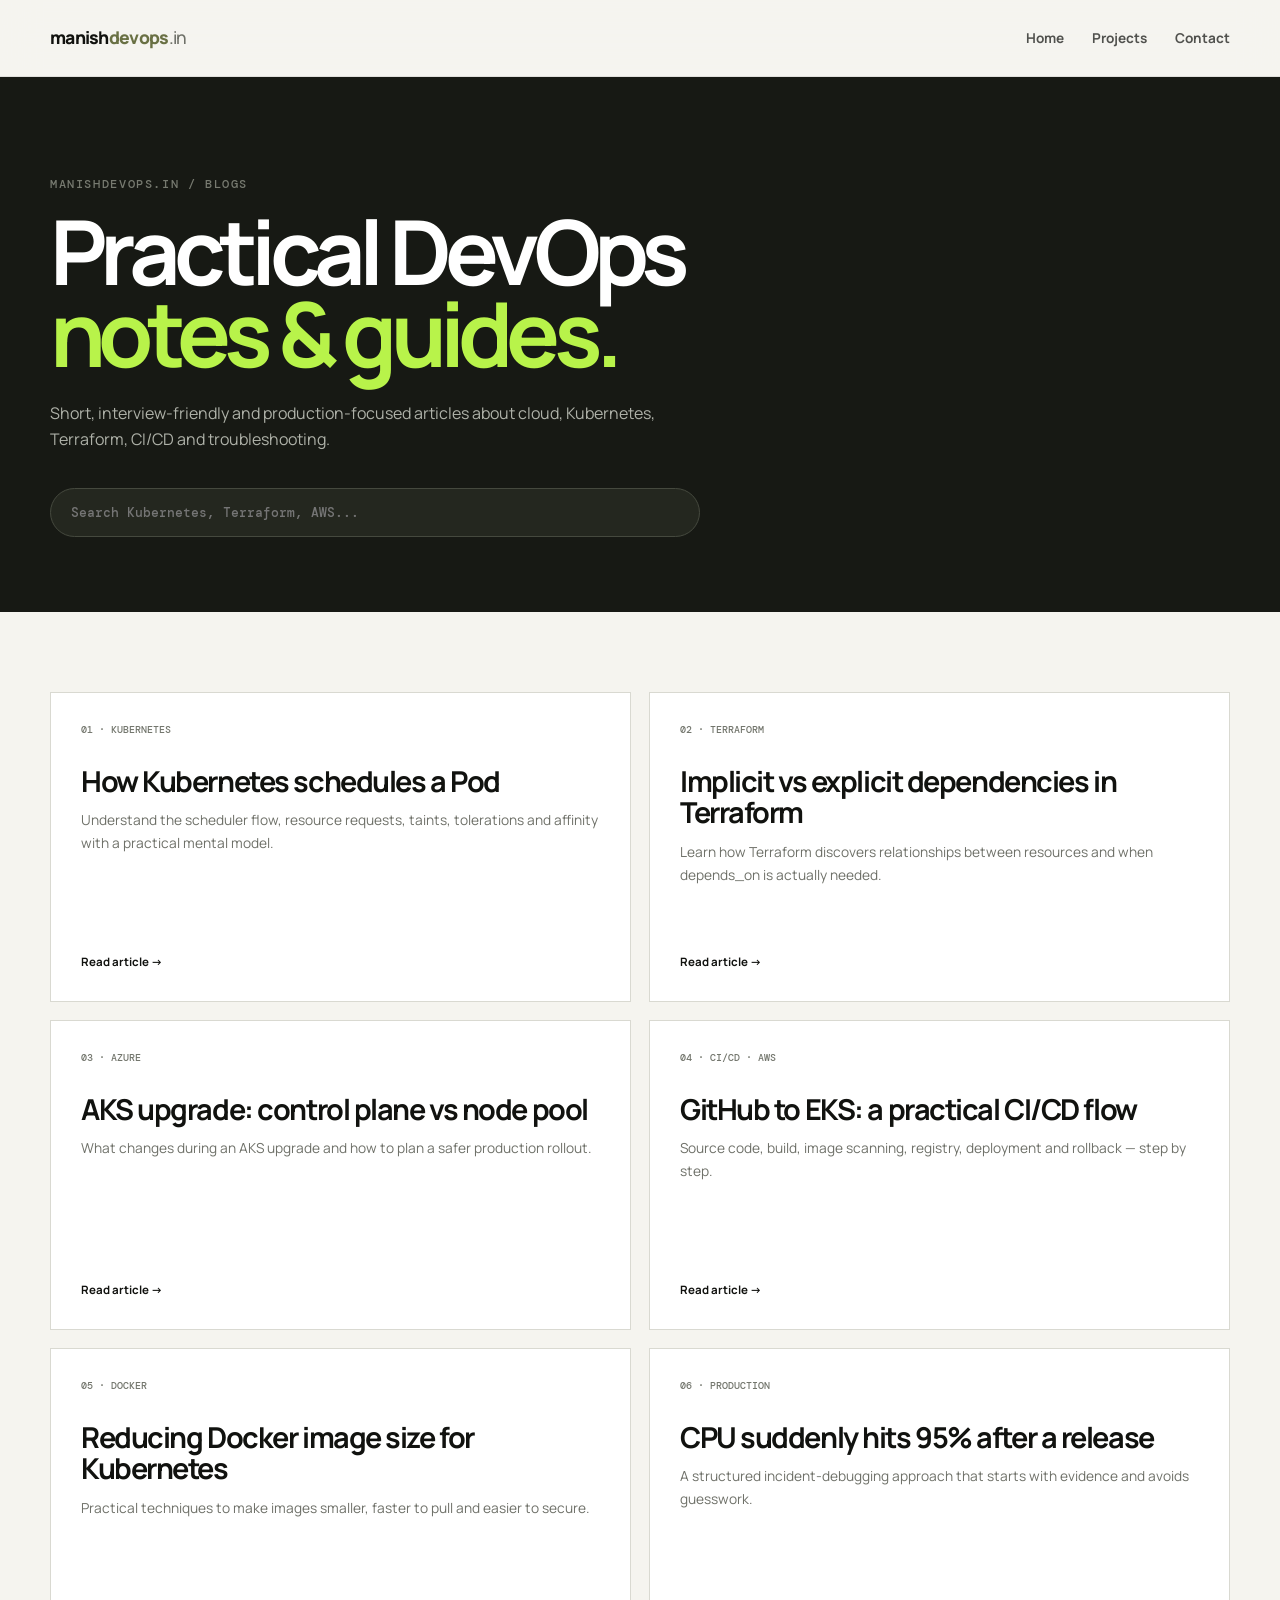
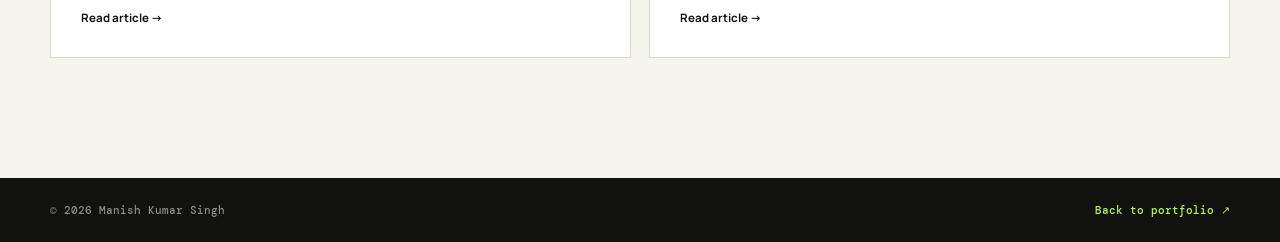
==== blogs/index.html @ c8867e0f "blogs changes" ====
<!DOCTYPE html>
<html lang="en">
<head>
  <meta charset="UTF-8">
  <meta name="viewport" content="width=device-width, initial-scale=1.0">
  <meta name="description" content="Manish Kumar Singh's DevOps blog — practical notes on Kubernetes, Terraform, Azure, AWS, CI/CD and production troubleshooting.">
  <title>Blogs | ManishDevOps</title>
  <link rel="icon" href="../assets/favicon.svg" type="image/svg+xml">
  <link rel="stylesheet" href="../styles.css">
  <link rel="stylesheet" href="blog.css">
</head>
<body>
<header class="site-header">
  <div class="container nav-wrap">
    <a class="brand" href="../">manish<span>devops</span><b>.in</b></a>
    <nav class="nav-links" style="display:flex"><a href="../">Home</a><a href="../#projects">Projects</a><a href="../#contact">Contact</a></nav>
  </div>
</header>
<main>
<section class="blog-hero"><div class="container">
  <p class="kicker">MANISHDEVOPS.IN / BLOGS</p>
  <h1>Practical DevOps<br><em>notes & guides.</em></h1>
  <p>Short, interview-friendly and production-focused articles about cloud, Kubernetes, Terraform, CI/CD and troubleshooting.</p>
  <div class="blog-filter">
    <input id="search" type="search" placeholder="Search Kubernetes, Terraform, AWS..." aria-label="Search blogs">
  </div>
</div></section>
<section class="blog-index"><div class="container">
  <div class="all-posts">
    <a class="post-card" data-search="kubernetes pod scheduling scheduler requests limits taints tolerations affinity" href="kubernetes-pod-scheduling/"><span>01 · KUBERNETES</span><h2>How Kubernetes schedules a Pod</h2><p>Understand the scheduler flow, resource requests, taints, tolerations and affinity with a practical mental model.</p><b>Read article →</b></a>
    <a class="post-card" data-search="terraform dependency implicit explicit depends_on graph" href="terraform-dependencies/"><span>02 · TERRAFORM</span><h2>Implicit vs explicit dependencies in Terraform</h2><p>Learn how Terraform discovers relationships between resources and when depends_on is actually needed.</p><b>Read article →</b></a>
    <a class="post-card" data-search="aks upgrade azure kubernetes node pool control plane pods" href="aks-upgrade/"><span>03 · AZURE</span><h2>AKS upgrade: control plane vs node pool</h2><p>What changes during an AKS upgrade and how to plan a safer production rollout.</p><b>Read article →</b></a>
    <a class="post-card" data-search="cicd github eks kubernetes docker ecr aws deployment pipeline" href="cicd-github-to-eks/"><span>04 · CI/CD · AWS</span><h2>GitHub to EKS: a practical CI/CD flow</h2><p>Source code, build, image scanning, registry, deployment and rollback — step by step.</p><b>Read article →</b></a>
    <a class="post-card" data-search="docker image size optimization layers cache multi stage build kubernetes" href="docker-image-optimization/"><span>05 · DOCKER</span><h2>Reducing Docker image size for Kubernetes</h2><p>Practical techniques to make images smaller, faster to pull and easier to secure.</p><b>Read article →</b></a>
    <a class="post-card" data-search="production cpu spike 95 release debugging kubernetes linux monitoring" href="production-cpu-spike/"><span>06 · PRODUCTION</span><h2>CPU suddenly hits 95% after a release</h2><p>A structured incident-debugging approach that starts with evidence and avoids guesswork.</p><b>Read article →</b></a>
  </div>
  <p id="no-results" class="no-results" hidden>No matching article found.</p>
</div></section>
</main>
<footer><div class="container footer-wrap"><span>© <span id="year"></span> Manish Kumar Singh</span><a href="../">Back to portfolio ↗</a></div></footer>
<script>
document.getElementById("year").textContent = new Date().getFullYear();
const input=document.getElementById("search"), cards=[...document.querySelectorAll(".post-card")], empty=document.getElementById("no-results");
input.addEventListener("input",()=>{const q=input.value.toLowerCase().trim();let n=0;cards.forEach(c=>{const show=!q||c.dataset.search.includes(q);c.style.display=show?"flex":"none";if(show)n++});empty.hidden=n!==0});
</script>
</body>
</html>
---- styles.css ----
@import url('https://fonts.googleapis.com/css2?family=DM+Mono:wght@400;500&family=Manrope:wght@400;500;600;700;800&display=swap');

:root{--ink:#11120f;--paper:#f5f4ef;--white:#fff;--muted:#6e7068;--line:#d9d9d1;--green:#b8f34a;--dark:#171914;--max:1180px}
*{box-sizing:border-box;margin:0;padding:0}
html{scroll-behavior:smooth}
body{font-family:Manrope,Arial,sans-serif;background:var(--paper);color:var(--ink);line-height:1.65}
a{color:inherit;text-decoration:none}
img{max-width:100%;display:block}
.container{width:min(var(--max),calc(100% - 48px));margin:auto}
.site-header{position:sticky;top:0;z-index:50;background:rgba(245,244,239,.88);backdrop-filter:blur(18px);border-bottom:1px solid rgba(17,18,15,.09)}
.nav-wrap{height:76px;display:flex;align-items:center;justify-content:space-between}
.brand{font-weight:800;font-size:1.1rem;letter-spacing:-.04em}.brand span{color:#697044}.brand b{font-weight:500;color:var(--muted)}
.nav-links{display:flex;gap:28px;font-size:.85rem;font-weight:700}.nav-links a{opacity:.72}.nav-links a:hover{opacity:1}
.menu-toggle{display:none;border:0;background:none;font-size:1.5rem}
.hero{min-height:calc(100vh - 76px);display:flex;align-items:center;padding:80px 0 110px}
.hero-grid{display:grid;grid-template-columns:1.12fr .88fr;align-items:center;gap:80px}
.kicker{font:500 .72rem "DM Mono",monospace;letter-spacing:.14em;color:#777a70;margin-bottom:18px}
.hero h1{font-size:clamp(3.4rem,7vw,7rem);line-height:.94;letter-spacing:-.075em;font-weight:800}
.hero h1 em,.contact-section h2 em{font-style:normal;color:#687738}
.hero-lead{max-width:660px;font-size:1.05rem;color:#60635b;margin-top:28px}
.hero-actions{display:flex;gap:12px;margin-top:32px;flex-wrap:wrap}
.btn{display:inline-flex;align-items:center;justify-content:center;padding:13px 19px;border-radius:999px;font-weight:800;font-size:.84rem;border:1px solid var(--ink);transition:.2s}
.btn-primary{background:var(--green);border-color:var(--green)}.btn-primary:hover{transform:translateY(-2px)}
.btn-ghost{background:transparent}.btn-ghost:hover{background:var(--white)}
.btn-dark{background:var(--ink);color:var(--white)}
.quick-links{display:flex;gap:22px;margin-top:30px;font:500 .72rem "DM Mono",monospace}.quick-links a{border-bottom:1px solid #aaa}
.hero-visual{position:relative;min-height:590px;display:flex;align-items:center;justify-content:center}
.photo-frame{width:min(430px,85%);aspect-ratio:4/5;position:relative;overflow:hidden;background:#ddd;border-radius:220px 220px 24px 24px;box-shadow:22px 22px 0 var(--green)}
.photo-frame img{width:100%;height:100%;object-fit:cover;object-position:center top;filter:saturate(.9)}
.photo-label{position:absolute;bottom:18px;left:18px;right:18px;padding:11px 14px;background:rgba(17,18,15,.9);color:white;border-radius:10px;font-size:.72rem;display:flex;align-items:center;gap:9px}
.status-dot{width:8px;height:8px;background:var(--green);border-radius:50%;display:inline-block}
.floating-card{position:absolute;background:var(--white);border:1px solid var(--line);padding:17px 19px;border-radius:14px;box-shadow:0 18px 40px rgba(17,18,15,.1);display:flex;flex-direction:column}
.floating-card strong{font-size:1.25rem}.floating-card span{font-size:.68rem;color:var(--muted);margin-top:2px}.card-one{left:0;top:90px}.card-two{right:0;bottom:100px}
.marquee{overflow:hidden;background:var(--ink);color:var(--green);border-top:1px solid var(--ink);border-bottom:1px solid var(--ink);padding:15px 0}
.marquee-track{width:max-content;display:flex;gap:25px;align-items:center;font:500 .72rem "DM Mono",monospace;animation:scroll 32s linear infinite}.marquee i{font-style:normal;color:#737b64}
@keyframes scroll{to{transform:translateX(-50%)}}
.section{padding:120px 0}.section-dark{background:var(--dark);color:var(--white)}.section-paper{background:#e9e8e1}
.two-col{display:grid;grid-template-columns:.75fr 1.25fr;gap:100px}.section-intro h2,.section-heading h2{font-size:clamp(2.2rem,4.6vw,4.6rem);line-height:1.02;letter-spacing:-.065em}.section-intro h2 span{color:#73766d}
.section-body .large{font-size:1.55rem;line-height:1.35;letter-spacing:-.03em;margin-bottom:20px}.section-body p:not(.large){color:var(--muted);max-width:720px}
.stats-grid{display:grid;grid-template-columns:repeat(4,1fr);gap:1px;background:var(--line);margin-top:45px;border:1px solid var(--line)}.stats-grid div{background:var(--paper);padding:18px}.stats-grid strong{display:block;font-size:1.3rem}.stats-grid span{font-size:.68rem;color:var(--muted)}
.section-heading{margin-bottom:55px}.section-heading h2{max-width:800px}.section-dark .kicker{color:#858b7a}
.skill-grid{display:grid;grid-template-columns:repeat(3,1fr);border-top:1px solid #34362f;border-left:1px solid #34362f}
.skill-card{padding:28px;border-right:1px solid #34362f;border-bottom:1px solid #34362f;min-height:190px}.skill-num{font:500 .68rem "DM Mono";color:var(--green)}.skill-card h3{font-size:1.25rem;margin:22px 0 9px}.skill-card p{font-size:.83rem;color:#a8aaa2}
.project-list{border-top:1px solid var(--line)}.project{display:grid;grid-template-columns:.35fr 1fr;gap:50px;padding:42px 0;border-bottom:1px solid var(--line)}.project-meta{display:flex;justify-content:space-between;align-items:flex-start;font:500 .68rem "DM Mono";color:#74766f}.project h3{font-size:1.8rem;letter-spacing:-.04em;margin-bottom:9px}.project p{max-width:700px;color:var(--muted);font-size:.9rem}.tags{display:flex;gap:7px;flex-wrap:wrap;margin-top:20px}.tags b{font:500 .64rem "DM Mono";border:1px solid var(--line);padding:5px 8px;border-radius:999px;color:#62655d}
.experience-copy{border-top:1px solid #cfd0c7}.experience-item{padding:28px 0;border-bottom:1px solid #cfd0c7}.experience-item span{font:500 .68rem "DM Mono";color:#777a70}.experience-item h3{font-size:1.65rem;margin:8px 0 6px;letter-spacing:-.04em}.experience-item p{color:#676a62;max-width:650px}
.blog-preview{background:var(--white)}.split-heading{display:flex;align-items:end;justify-content:space-between;gap:30px}.text-link{font:500 .72rem "DM Mono";border-bottom:1px solid var(--ink);white-space:nowrap}.blog-grid{display:grid;grid-template-columns:repeat(3,1fr);gap:16px}.blog-card{padding:27px;background:var(--paper);border:1px solid var(--line);min-height:270px;display:flex;flex-direction:column;transition:.25s}.blog-card:hover{transform:translateY(-5px);box-shadow:0 20px 35px rgba(17,18,15,.08)}.blog-card span{font:500 .65rem "DM Mono";color:#74766f}.blog-card h3{font-size:1.45rem;line-height:1.15;margin:30px 0 10px;letter-spacing:-.04em}.blog-card p{color:var(--muted);font-size:.82rem}.blog-card b{margin-top:auto;font-size:.72rem}
.contact-section{background:var(--green);padding:120px 0}.contact-inner{text-align:center}.contact-section h2{font-size:clamp(3rem,7vw,7rem);line-height:.92;letter-spacing:-.075em}.contact-inner>p:not(.kicker):not(.small-note){max-width:580px;margin:24px auto;color:#4d5c2c}.contact-actions{display:flex;justify-content:center;gap:12px;margin-top:28px}.small-note{font-size:.68rem;color:#5f6a45;margin-top:25px}
footer{background:var(--ink);color:#aaa;padding:25px 0}.footer-wrap{display:flex;justify-content:space-between;gap:15px;font:500 .68rem "DM Mono";color:#898c83}.footer-wrap a{color:var(--green)}
.reveal{opacity:0;transform:translateY(18px);transition:opacity .7s ease,transform .7s ease}.reveal.visible{opacity:1;transform:none}
@media(max-width:900px){.hero-grid,.two-col{grid-template-columns:1fr;gap:55px}.hero{padding-top:65px}.hero-visual{min-height:500px}.skill-grid{grid-template-columns:repeat(2,1fr)}.blog-grid{grid-template-columns:1fr}.project{grid-template-columns:1fr;gap:16px}.project-meta{justify-content:flex-start;gap:35px}.two-col{gap:45px}}
@media(max-width:700px){.container{width:min(var(--max),calc(100% - 32px))}.nav-links{display:none;position:absolute;top:76px;left:16px;right:16px;background:var(--paper);border:1px solid var(--line);padding:18px;flex-direction:column;gap:15px}.nav-links.open{display:flex}.menu-toggle{display:block}.hero h1{font-size:clamp(3.2rem,16vw,5rem)}.hero-visual{min-height:420px}.photo-frame{width:78%;box-shadow:13px 13px 0 var(--green)}.floating-card{padding:13px}.card-one{left:0;top:45px}.card-two{right:0;bottom:55px}.section{padding:80px 0}.stats-grid{grid-template-columns:1fr 1fr}.skill-grid{grid-template-columns:1fr}.contact-actions{flex-direction:column;align-items:center}.footer-wrap{flex-direction:column}.quick-links{gap:14px;flex-wrap:wrap}}
---- blogs/blog.css ----
body{background:#f5f4ef}.blog-hero{padding:100px 0 75px;background:#171914;color:#fff}.blog-hero h1{font-size:clamp(3.2rem,7vw,7rem);line-height:.92;letter-spacing:-.075em}.blog-hero h1 em{font-style:normal;color:#b8f34a}.blog-hero>div>p:not(.kicker){max-width:650px;color:#aeb1a8;margin-top:25px}.blog-filter{margin-top:35px}.blog-filter input{width:min(650px,100%);background:#24271f;border:1px solid #45493e;border-radius:999px;padding:15px 20px;color:#fff;outline:none;font:500 .8rem "DM Mono",monospace}.blog-filter input:focus{border-color:#b8f34a}.blog-index{padding:80px 0 120px}.all-posts{display:grid;grid-template-columns:repeat(2,1fr);gap:18px}.post-card{min-height:310px;background:#fff;border:1px solid #d9d9d1;padding:30px;display:flex;flex-direction:column;transition:.25s}.post-card:hover{transform:translateY(-5px);box-shadow:0 18px 40px rgba(17,18,15,.08)}.post-card span{font:500 .65rem "DM Mono";color:#73766d}.post-card h2{font-size:1.8rem;line-height:1.1;letter-spacing:-.05em;margin:30px 0 12px}.post-card p{color:#6e7068;font-size:.86rem}.post-card b{margin-top:auto;font-size:.72rem}.no-results{padding:30px 0;color:#6e7068}@media(max-width:700px){.all-posts{grid-template-columns:1fr}.blog-hero{padding:75px 0 55px}}
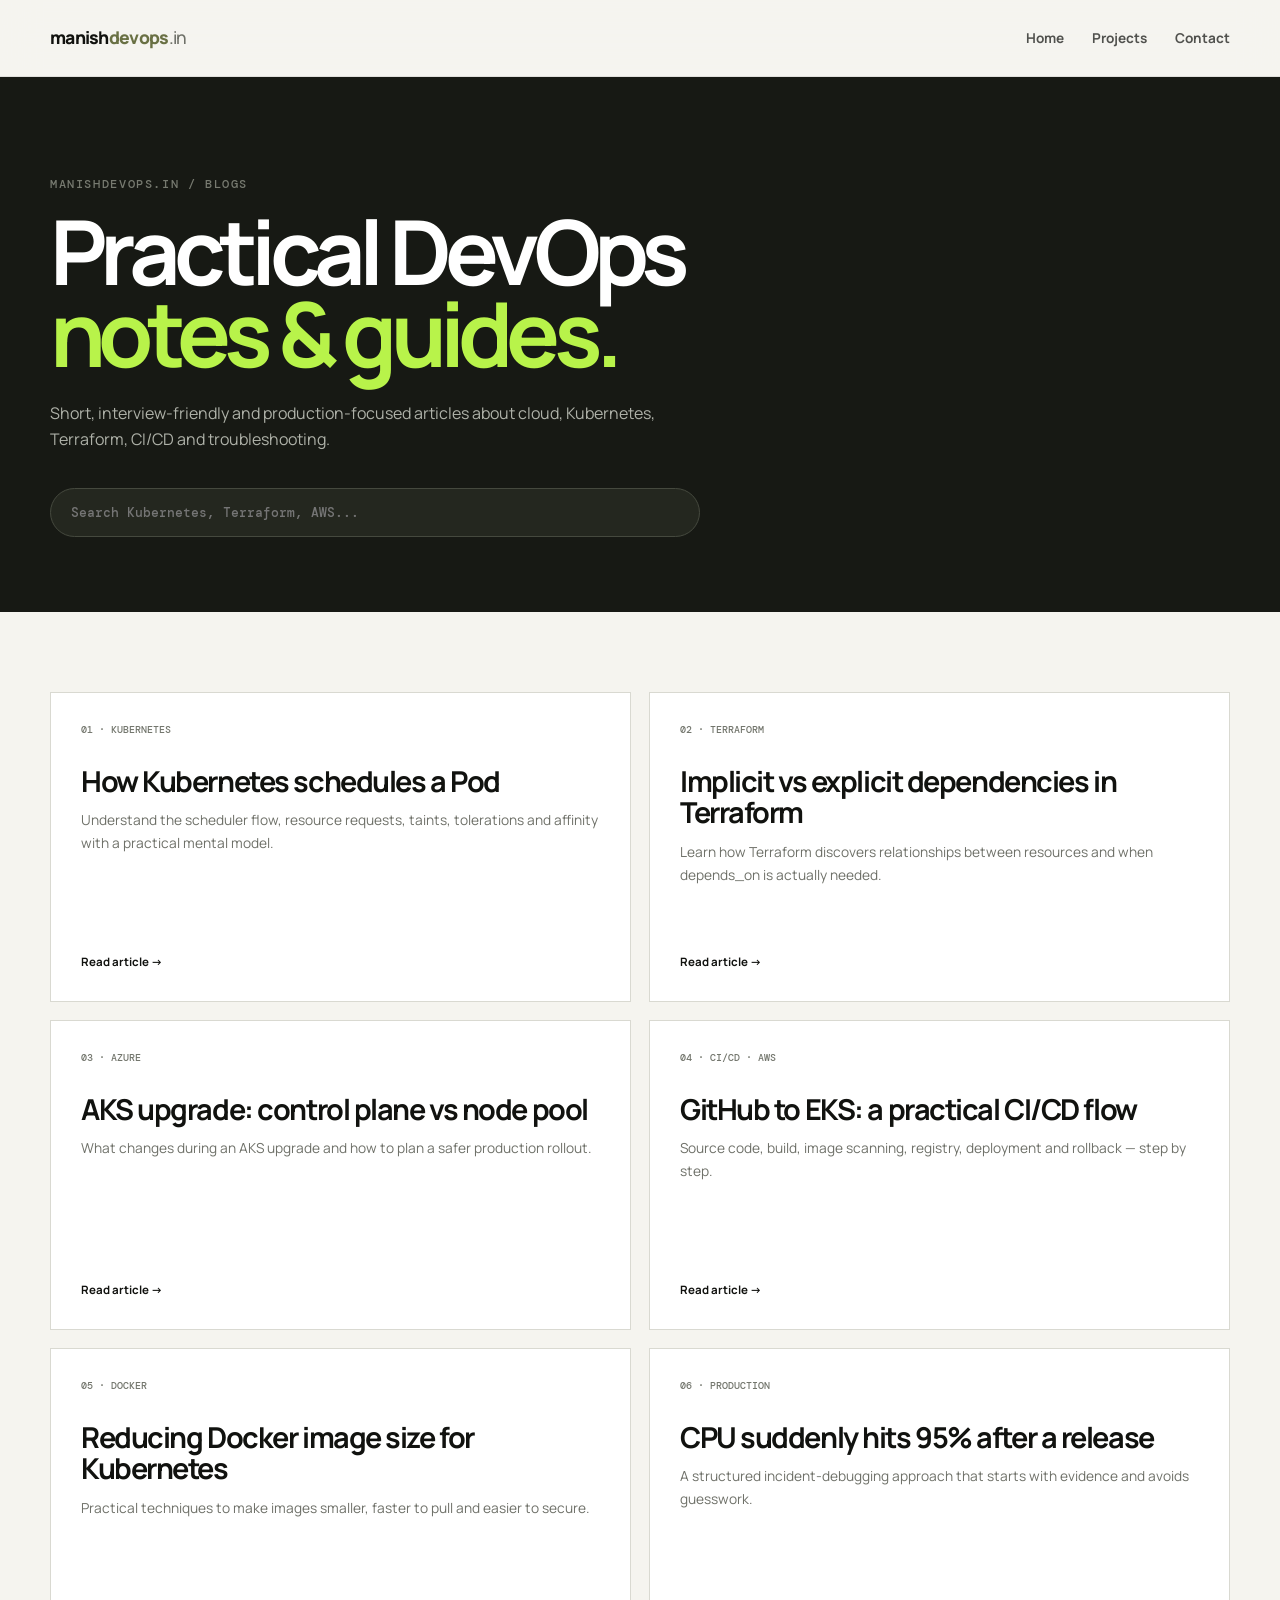
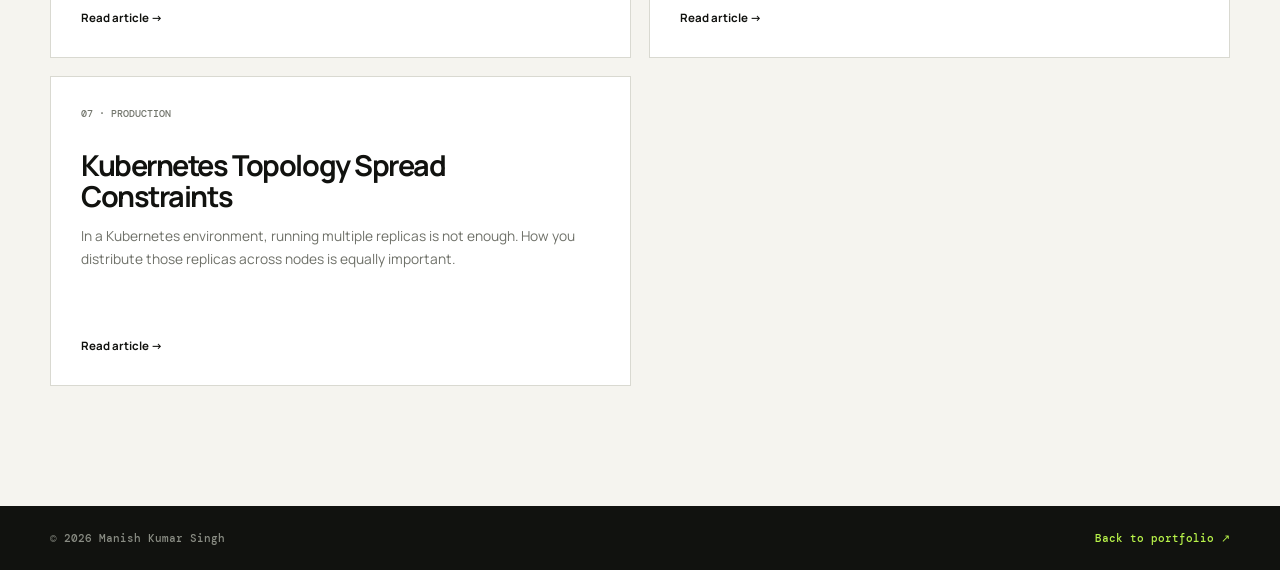
==== commit d69846e5: "Update index.html" ====
--- a/blogs/index.html
+++ b/blogs/index.html
@@ -33,6 +33,7 @@
     <a class="post-card" data-search="cicd github eks kubernetes docker ecr aws deployment pipeline" href="cicd-github-to-eks/"><span>04 · CI/CD · AWS</span><h2>GitHub to EKS: a practical CI/CD flow</h2><p>Source code, build, image scanning, registry, deployment and rollback — step by step.</p><b>Read article →</b></a>
     <a class="post-card" data-search="docker image size optimization layers cache multi stage build kubernetes" href="docker-image-optimization/"><span>05 · DOCKER</span><h2>Reducing Docker image size for Kubernetes</h2><p>Practical techniques to make images smaller, faster to pull and easier to secure.</p><b>Read article →</b></a>
     <a class="post-card" data-search="production cpu spike 95 release debugging kubernetes linux monitoring" href="production-cpu-spike/"><span>06 · PRODUCTION</span><h2>CPU suddenly hits 95% after a release</h2><p>A structured incident-debugging approach that starts with evidence and avoids guesswork.</p><b>Read article →</b></a>
+    <a class="post-card" data-search="production cpu spike 95 release debugging kubernetes linux monitoring" href="production-cpu-spike/"><span>07 · PRODUCTION</span><h2>Kubernetes Topology Spread Constraints</h2><p>In a Kubernetes environment, running multiple replicas is not enough. How you distribute those replicas across nodes is equally important.</p><b>Read article →</b></a>
   </div>
   <p id="no-results" class="no-results" hidden>No matching article found.</p>
 </div></section>
@@ -44,4 +45,4 @@
 input.addEventListener("input",()=>{const q=input.value.toLowerCase().trim();let n=0;cards.forEach(c=>{const show=!q||c.dataset.search.includes(q);c.style.display=show?"flex":"none";if(show)n++});empty.hidden=n!==0});
 </script>
 </body>
-</html>+</html>
